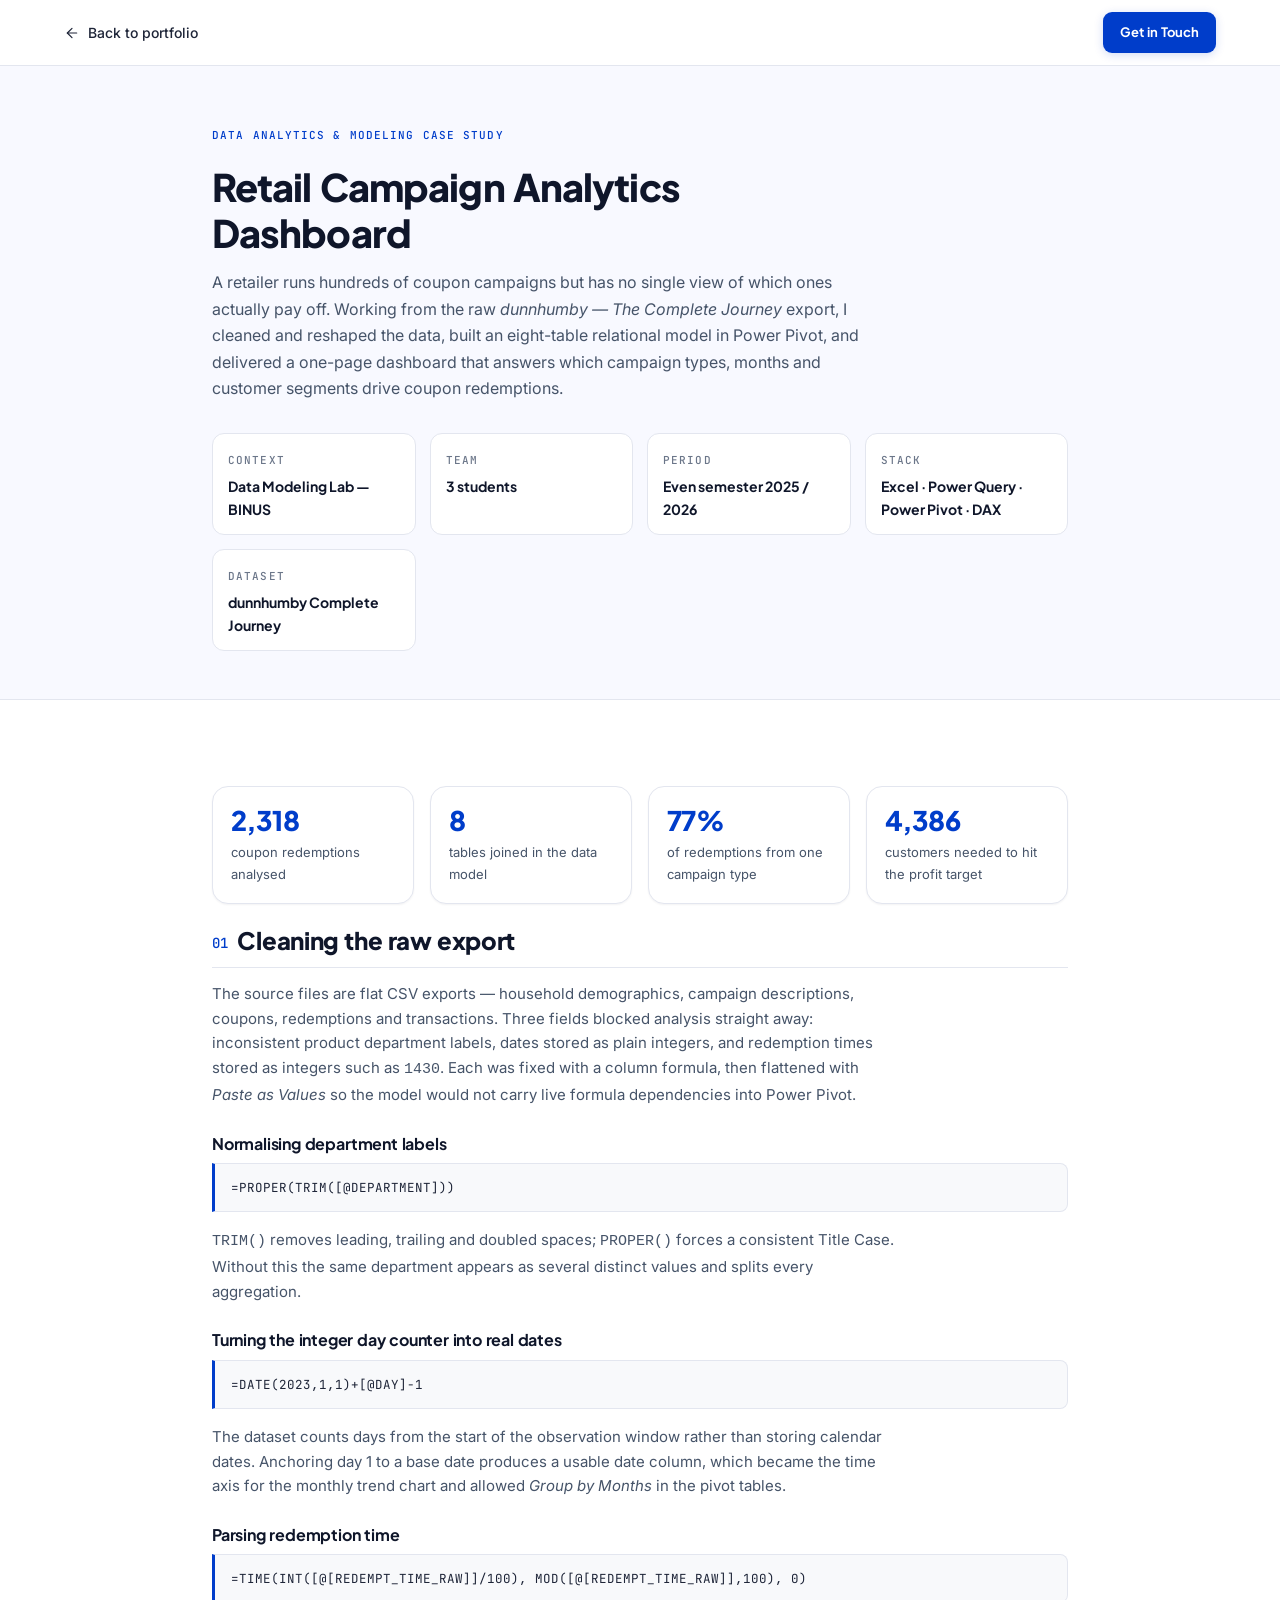
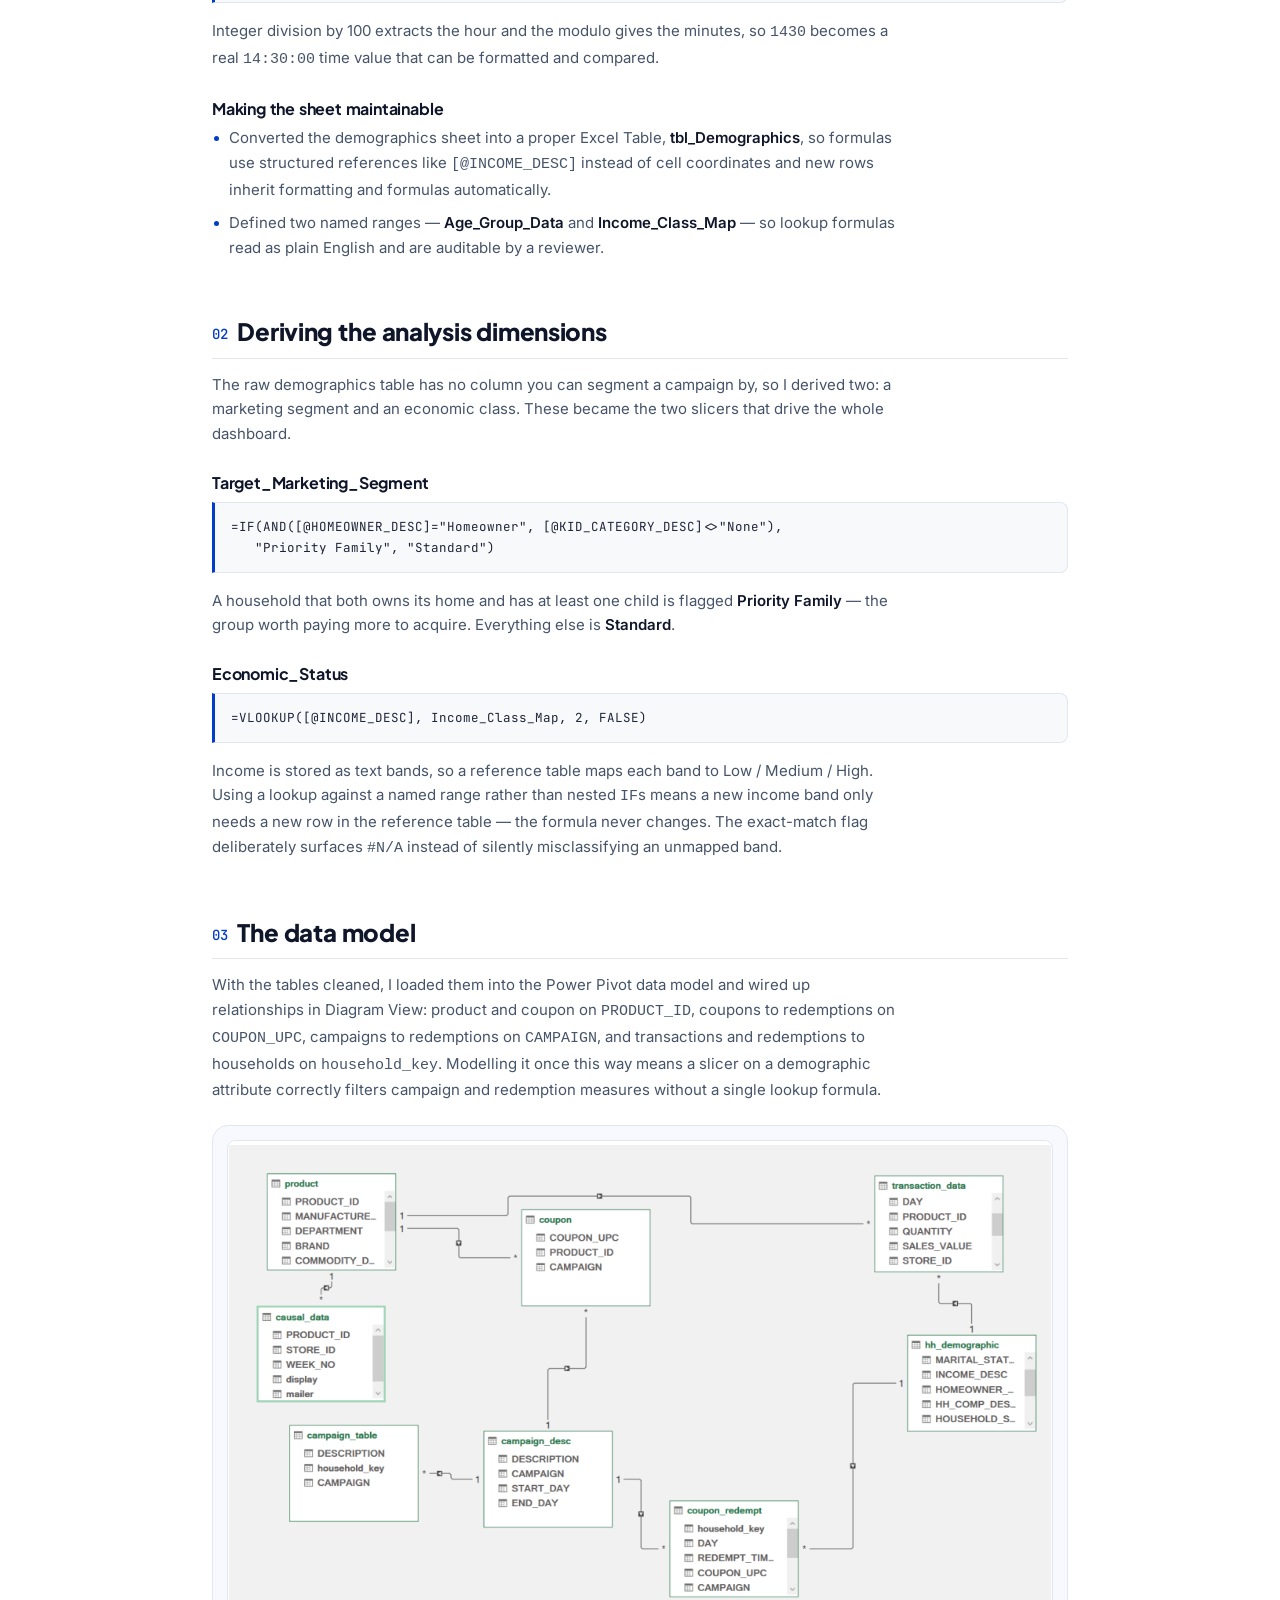
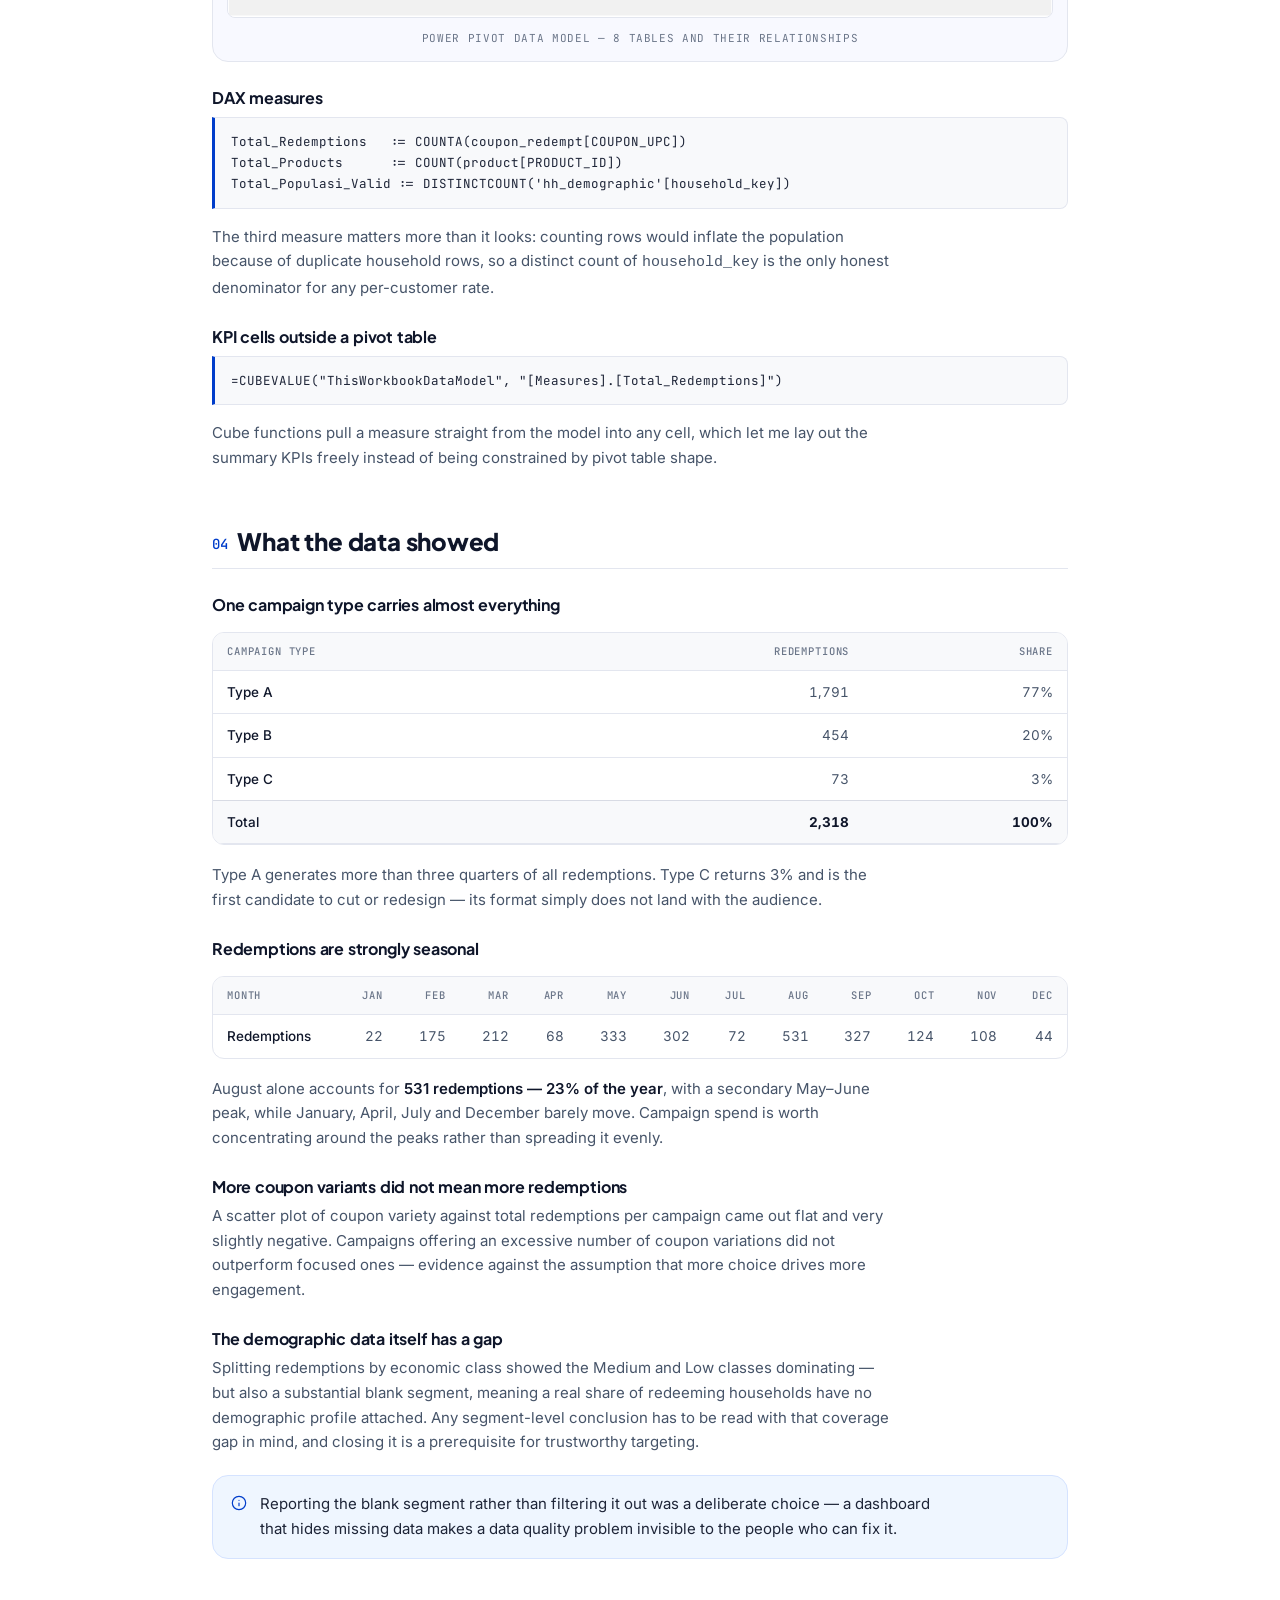
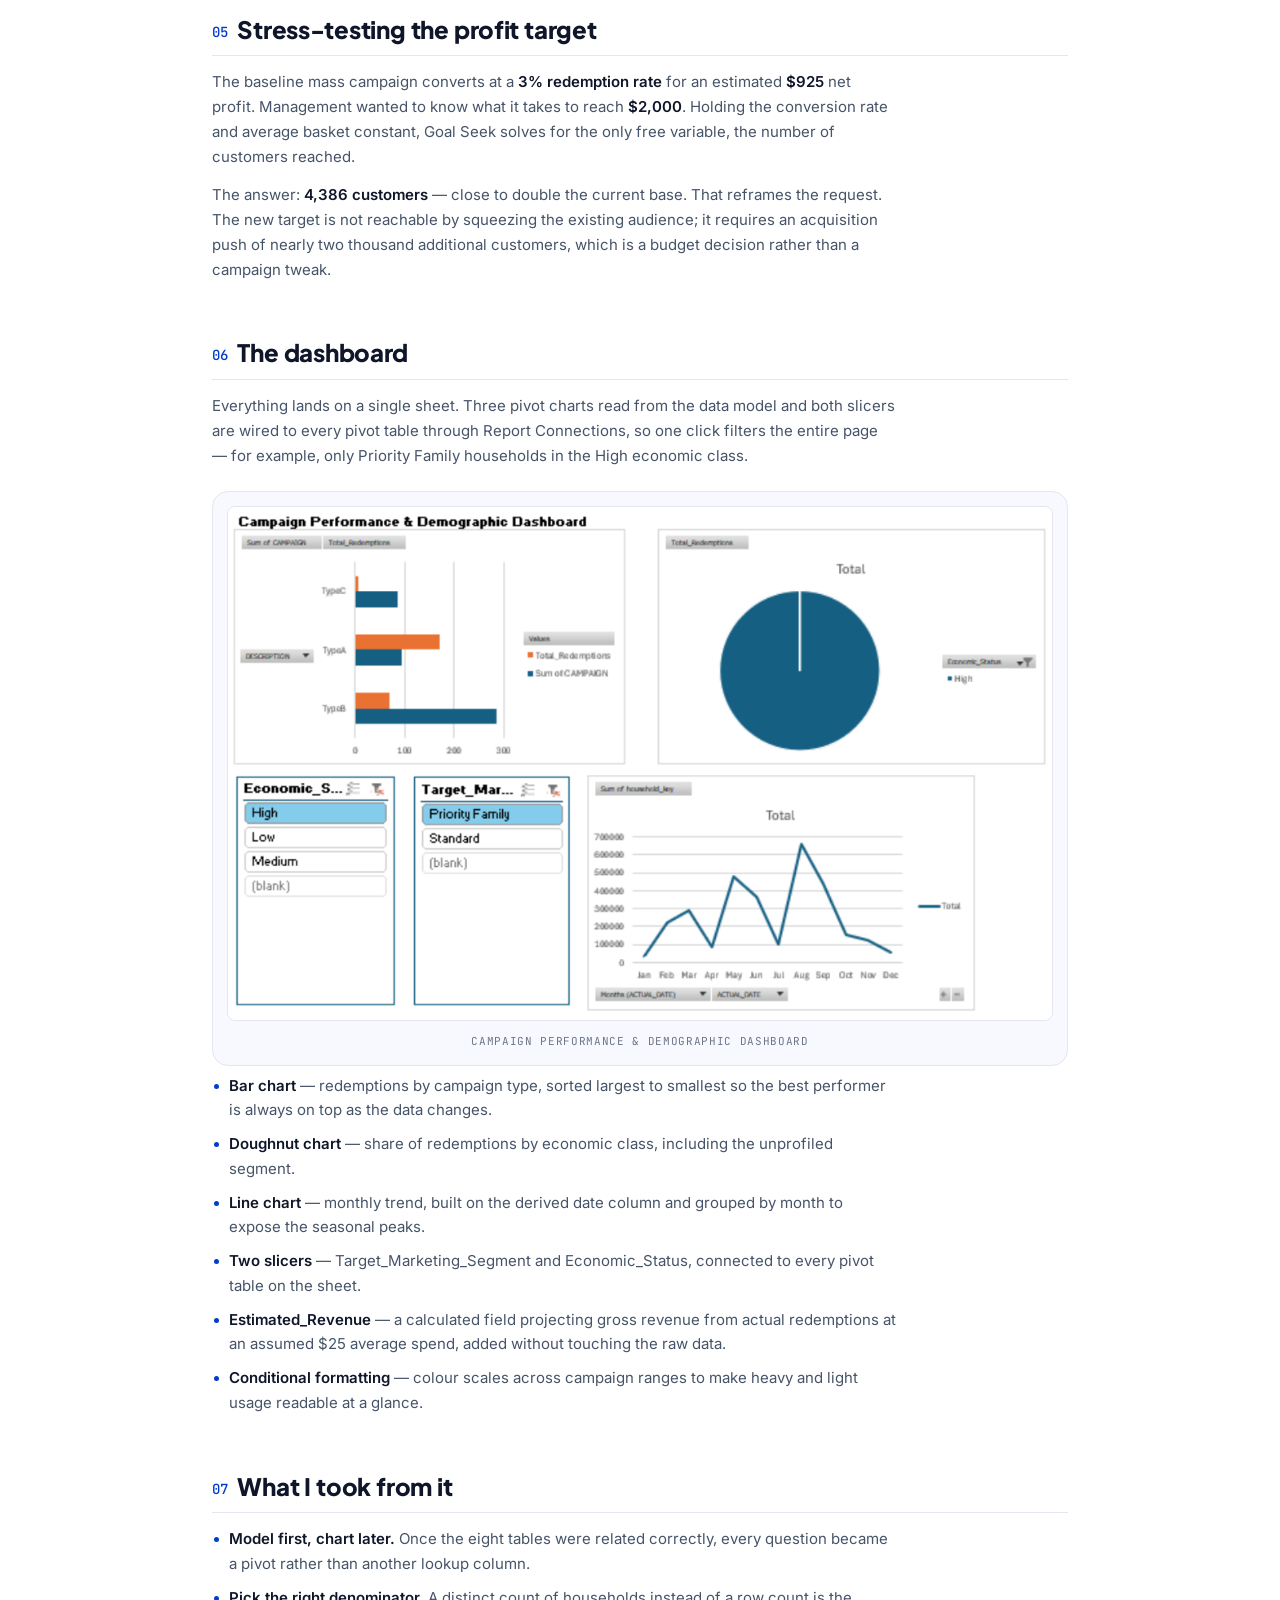
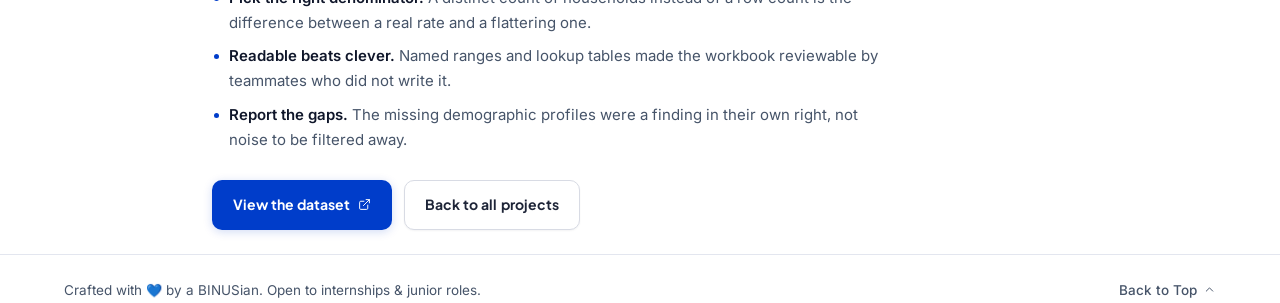
==== projects/retail-campaign-analytics.html @ f78e487a "feat: add retail campaign analytics project and case study Adds the BINUS Data Modeling lab project " ====
<!DOCTYPE html>
<html lang="en">
<head>
<meta charset="UTF-8" />
<meta name="viewport" content="width=device-width, initial-scale=1.0" />
<title>Retail Campaign Analytics Dashboard — Case Study | Arifaldi Eka Putra</title>
<meta name="description" content="Case study: cleaning, modelling and visualising the dunnhumby Complete Journey retail dataset in Excel, Power Query and Power Pivot — 8-table data model, DAX measures and an interactive campaign dashboard." />
<meta name="author" content="Arifaldi Eka Putra" />

<meta property="og:title" content="Retail Campaign Analytics Dashboard — Case Study" />
<meta property="og:description" content="An 8-table Power Pivot data model and interactive dashboard over 2,318 coupon redemptions from the dunnhumby Complete Journey dataset." />
<meta property="og:type" content="article" />
<meta property="og:image" content="../assets/img/project-retail-analytics.jpg" />

<link rel="icon" href="../assets/img/favicon.svg" type="image/svg+xml" />
<link rel="preconnect" href="https://fonts.googleapis.com" />
<link rel="preconnect" href="https://fonts.gstatic.com" crossorigin />
<link href="https://fonts.googleapis.com/css2?family=Plus+Jakarta+Sans:wght@500;600;700;800&family=Inter:wght@400;500;600&family=JetBrains+Mono:wght@400;500;700&display=swap" rel="stylesheet" />

<link rel="stylesheet" href="../assets/css/base.css" />
<link rel="stylesheet" href="../assets/css/layout.css" />
<link rel="stylesheet" href="../assets/css/components.css" />
<link rel="stylesheet" href="../assets/css/sections.css" />
<link rel="stylesheet" href="../assets/css/case-study.css" />
<link rel="stylesheet" href="../assets/css/responsive.css" />
</head>
<body>

<!-- ================= TOP BAR ================= -->
<header class="cs-topbar">
  <div class="container cs-topbar-inner">
    <a class="cs-back" href="../index.html#projects">
      <svg class="ico" viewBox="0 0 24 24" aria-hidden="true"><path d="M19 12H5"/><path d="m12 19-7-7 7-7"/></svg>
      Back to portfolio
    </a>
    <a class="btn btn-primary btn-sm" href="../index.html#contact">Get in Touch</a>
  </div>
</header>

<main>

<!-- ================= HEADER ================= -->
<header class="cs-header">
  <div class="container cs-narrow">
    <p class="mono-label label-blue">Data analytics &amp; modeling case study</p>
    <h1 class="cs-title">Retail Campaign Analytics Dashboard</h1>
    <p class="cs-lead">
      A retailer runs hundreds of coupon campaigns but has no single view of which ones actually pay off.
      Working from the raw <em>dunnhumby — The Complete Journey</em> export, I cleaned and reshaped the data,
      built an eight-table relational model in Power Pivot, and delivered a one-page dashboard that answers
      which campaign types, months and customer segments drive coupon redemptions.
    </p>

    <div class="cs-meta">
      <div class="cs-meta-item">
        <span class="mono-label">Context</span>
        <strong>Data Modeling Lab — BINUS</strong>
      </div>
      <div class="cs-meta-item">
        <span class="mono-label">Team</span>
        <strong>3 students</strong>
      </div>
      <div class="cs-meta-item">
        <span class="mono-label">Period</span>
        <strong>Even semester 2025 / 2026</strong>
      </div>
      <div class="cs-meta-item">
        <span class="mono-label">Stack</span>
        <strong>Excel · Power Query · Power Pivot · DAX</strong>
      </div>
      <div class="cs-meta-item">
        <span class="mono-label">Dataset</span>
        <strong>dunnhumby Complete Journey</strong>
      </div>
    </div>
  </div>
</header>

<div class="cs-body">
  <div class="container cs-narrow">

    <!-- ---------- headline numbers ---------- -->
    <div class="kpi-grid">
      <div class="kpi">
        <span class="kpi-value">2,318</span>
        <span class="kpi-label">coupon redemptions analysed</span>
      </div>
      <div class="kpi">
        <span class="kpi-value">8</span>
        <span class="kpi-label">tables joined in the data model</span>
      </div>
      <div class="kpi">
        <span class="kpi-value">77%</span>
        <span class="kpi-label">of redemptions from one campaign type</span>
      </div>
      <div class="kpi">
        <span class="kpi-value">4,386</span>
        <span class="kpi-label">customers needed to hit the profit target</span>
      </div>
    </div>

    <!-- ---------- 1. data prep ---------- -->
    <section class="cs-section">
      <h2 class="cs-h2"><span class="cs-num">01</span>Cleaning the raw export</h2>
      <p>
        The source files are flat CSV exports — household demographics, campaign descriptions, coupons,
        redemptions and transactions. Three fields blocked analysis straight away: inconsistent product
        department labels, dates stored as plain integers, and redemption times stored as integers such as
        <code>1430</code>. Each was fixed with a column formula, then flattened with <em>Paste as Values</em>
        so the model would not carry live formula dependencies into Power Pivot.
      </p>

      <h3 class="cs-h3">Normalising department labels</h3>
      <code class="code">=PROPER(TRIM([@DEPARTMENT]))</code>
      <p>
        <code>TRIM()</code> removes leading, trailing and doubled spaces; <code>PROPER()</code> forces a
        consistent Title Case. Without this the same department appears as several distinct values and
        splits every aggregation.
      </p>

      <h3 class="cs-h3">Turning the integer day counter into real dates</h3>
      <code class="code">=DATE(2023,1,1)+[@DAY]-1</code>
      <p>
        The dataset counts days from the start of the observation window rather than storing calendar dates.
        Anchoring day 1 to a base date produces a usable date column, which became the time axis for the
        monthly trend chart and allowed <em>Group by Months</em> in the pivot tables.
      </p>

      <h3 class="cs-h3">Parsing redemption time</h3>
      <code class="code">=TIME(INT([@[REDEMPT_TIME_RAW]]/100), MOD([@[REDEMPT_TIME_RAW]],100), 0)</code>
      <p>
        Integer division by 100 extracts the hour and the modulo gives the minutes, so <code>1430</code>
        becomes a real <code>14:30:00</code> time value that can be formatted and compared.
      </p>

      <h3 class="cs-h3">Making the sheet maintainable</h3>
      <ul class="cs-list">
        <li>Converted the demographics sheet into a proper Excel Table, <strong>tbl_Demographics</strong>, so formulas use structured references like <code>[@INCOME_DESC]</code> instead of cell coordinates and new rows inherit formatting and formulas automatically.</li>
        <li>Defined two named ranges — <strong>Age_Group_Data</strong> and <strong>Income_Class_Map</strong> — so lookup formulas read as plain English and are auditable by a reviewer.</li>
      </ul>
    </section>

    <!-- ---------- 2. feature engineering ---------- -->
    <section class="cs-section">
      <h2 class="cs-h2"><span class="cs-num">02</span>Deriving the analysis dimensions</h2>
      <p>
        The raw demographics table has no column you can segment a campaign by, so I derived two:
        a marketing segment and an economic class. These became the two slicers that drive the whole dashboard.
      </p>

      <h3 class="cs-h3">Target_Marketing_Segment</h3>
      <code class="code">=IF(AND([@HOMEOWNER_DESC]="Homeowner", [@KID_CATEGORY_DESC]&lt;&gt;"None"),
   "Priority Family", "Standard")</code>
      <p>
        A household that both owns its home and has at least one child is flagged
        <strong>Priority Family</strong> — the group worth paying more to acquire. Everything else is
        <strong>Standard</strong>.
      </p>

      <h3 class="cs-h3">Economic_Status</h3>
      <code class="code">=VLOOKUP([@INCOME_DESC], Income_Class_Map, 2, FALSE)</code>
      <p>
        Income is stored as text bands, so a reference table maps each band to Low / Medium / High.
        Using a lookup against a named range rather than nested <code>IF</code>s means a new income band
        only needs a new row in the reference table — the formula never changes. The exact-match flag
        deliberately surfaces <code>#N/A</code> instead of silently misclassifying an unmapped band.
      </p>
    </section>

    <!-- ---------- 3. data model ---------- -->
    <section class="cs-section">
      <h2 class="cs-h2"><span class="cs-num">03</span>The data model</h2>
      <p>
        With the tables cleaned, I loaded them into the Power Pivot data model and wired up relationships
        in Diagram View: product and coupon on <code>PRODUCT_ID</code>, coupons to redemptions on
        <code>COUPON_UPC</code>, campaigns to redemptions on <code>CAMPAIGN</code>, and transactions and
        redemptions to households on <code>household_key</code>. Modelling it once this way means a slicer
        on a demographic attribute correctly filters campaign and redemption measures without a single
        lookup formula.
      </p>

      <figure class="figure">
        <img src="../assets/img/datamodel-powerpivot.png" alt="Power Pivot Diagram View showing eight related tables: product, coupon, transaction_data, causal_data, campaign_table, campaign_desc, coupon_redempt and hh_demographic" width="1050" height="606" loading="lazy" />
        <figcaption>Power Pivot data model — 8 tables and their relationships</figcaption>
      </figure>

      <h3 class="cs-h3">DAX measures</h3>
      <code class="code">Total_Redemptions   := COUNTA(coupon_redempt[COUPON_UPC])
Total_Products      := COUNT(product[PRODUCT_ID])
Total_Populasi_Valid := DISTINCTCOUNT('hh_demographic'[household_key])</code>
      <p>
        The third measure matters more than it looks: counting rows would inflate the population because
        of duplicate household rows, so a distinct count of <code>household_key</code> is the only honest
        denominator for any per-customer rate.
      </p>

      <h3 class="cs-h3">KPI cells outside a pivot table</h3>
      <code class="code">=CUBEVALUE("ThisWorkbookDataModel", "[Measures].[Total_Redemptions]")</code>
      <p>
        Cube functions pull a measure straight from the model into any cell, which let me lay out the
        summary KPIs freely instead of being constrained by pivot table shape.
      </p>
    </section>

    <!-- ---------- 4. findings ---------- -->
    <section class="cs-section">
      <h2 class="cs-h2"><span class="cs-num">04</span>What the data showed</h2>

      <h3 class="cs-h3">One campaign type carries almost everything</h3>
      <div class="table-wrap">
        <table class="data-table">
          <thead>
            <tr><th>Campaign type</th><th class="num">Redemptions</th><th class="num">Share</th></tr>
          </thead>
          <tbody>
            <tr><td>Type A</td><td class="num">1,791</td><td class="num">77%</td></tr>
            <tr><td>Type B</td><td class="num">454</td><td class="num">20%</td></tr>
            <tr><td>Type C</td><td class="num">73</td><td class="num">3%</td></tr>
          </tbody>
          <tfoot>
            <tr><td>Total</td><td class="num">2,318</td><td class="num">100%</td></tr>
          </tfoot>
        </table>
      </div>
      <p>
        Type A generates more than three quarters of all redemptions. Type C returns 3% and is the first
        candidate to cut or redesign — its format simply does not land with the audience.
      </p>

      <h3 class="cs-h3">Redemptions are strongly seasonal</h3>
      <div class="table-wrap">
        <table class="data-table">
          <thead>
            <tr><th>Month</th><th class="num">Jan</th><th class="num">Feb</th><th class="num">Mar</th><th class="num">Apr</th><th class="num">May</th><th class="num">Jun</th><th class="num">Jul</th><th class="num">Aug</th><th class="num">Sep</th><th class="num">Oct</th><th class="num">Nov</th><th class="num">Dec</th></tr>
          </thead>
          <tbody>
            <tr><td>Redemptions</td><td class="num">22</td><td class="num">175</td><td class="num">212</td><td class="num">68</td><td class="num">333</td><td class="num">302</td><td class="num">72</td><td class="num">531</td><td class="num">327</td><td class="num">124</td><td class="num">108</td><td class="num">44</td></tr>
          </tbody>
        </table>
      </div>
      <p>
        August alone accounts for <strong>531 redemptions — 23% of the year</strong>, with a secondary
        May–June peak, while January, April, July and December barely move. Campaign spend is worth
        concentrating around the peaks rather than spreading it evenly.
      </p>

      <h3 class="cs-h3">More coupon variants did not mean more redemptions</h3>
      <p>
        A scatter plot of coupon variety against total redemptions per campaign came out flat and very
        slightly negative. Campaigns offering an excessive number of coupon variations did not outperform
        focused ones — evidence against the assumption that more choice drives more engagement.
      </p>

      <h3 class="cs-h3">The demographic data itself has a gap</h3>
      <p>
        Splitting redemptions by economic class showed the Medium and Low classes dominating — but also a
        substantial blank segment, meaning a real share of redeeming households have no demographic profile
        attached. Any segment-level conclusion has to be read with that coverage gap in mind, and closing it
        is a prerequisite for trustworthy targeting.
      </p>

      <div class="callout">
        <svg class="ico" viewBox="0 0 24 24" aria-hidden="true"><circle cx="12" cy="12" r="10"/><path d="M12 16v-4"/><path d="M12 8h.01"/></svg>
        <p>
          Reporting the blank segment rather than filtering it out was a deliberate choice — a dashboard
          that hides missing data makes a data quality problem invisible to the people who can fix it.
        </p>
      </div>
    </section>

    <!-- ---------- 5. what-if ---------- -->
    <section class="cs-section">
      <h2 class="cs-h2"><span class="cs-num">05</span>Stress-testing the profit target</h2>
      <p>
        The baseline mass campaign converts at a <strong>3% redemption rate</strong> for an estimated
        <strong>$925</strong> net profit. Management wanted to know what it takes to reach <strong>$2,000</strong>.
        Holding the conversion rate and average basket constant, Goal Seek solves for the only free variable,
        the number of customers reached.
      </p>
      <p>
        The answer: <strong>4,386 customers</strong> — close to double the current base. That reframes the
        request. The new target is not reachable by squeezing the existing audience; it requires an
        acquisition push of nearly two thousand additional customers, which is a budget decision rather
        than a campaign tweak.
      </p>
    </section>

    <!-- ---------- 6. dashboard ---------- -->
    <section class="cs-section">
      <h2 class="cs-h2"><span class="cs-num">06</span>The dashboard</h2>
      <p>
        Everything lands on a single sheet. Three pivot charts read from the data model and both slicers are
        wired to every pivot table through Report Connections, so one click filters the entire page — for
        example, only Priority Family households in the High economic class.
      </p>

      <figure class="figure">
        <img src="../assets/img/dashboard-campaign.png" alt="Campaign Performance and Demographic Dashboard: bar chart of redemptions by campaign type, doughnut chart by economic status, monthly trend line chart, and Economic_Status and Target_Marketing_Segment slicers" width="1010" height="630" loading="lazy" />
        <figcaption>Campaign Performance &amp; Demographic Dashboard</figcaption>
      </figure>

      <ul class="cs-list">
        <li><strong>Bar chart</strong> — redemptions by campaign type, sorted largest to smallest so the best performer is always on top as the data changes.</li>
        <li><strong>Doughnut chart</strong> — share of redemptions by economic class, including the unprofiled segment.</li>
        <li><strong>Line chart</strong> — monthly trend, built on the derived date column and grouped by month to expose the seasonal peaks.</li>
        <li><strong>Two slicers</strong> — Target_Marketing_Segment and Economic_Status, connected to every pivot table on the sheet.</li>
        <li><strong>Estimated_Revenue</strong> — a calculated field projecting gross revenue from actual redemptions at an assumed $25 average spend, added without touching the raw data.</li>
        <li><strong>Conditional formatting</strong> — colour scales across campaign ranges to make heavy and light usage readable at a glance.</li>
      </ul>
    </section>

    <!-- ---------- 7. takeaways ---------- -->
    <section class="cs-section">
      <h2 class="cs-h2"><span class="cs-num">07</span>What I took from it</h2>
      <ul class="cs-list">
        <li><strong>Model first, chart later.</strong> Once the eight tables were related correctly, every question became a pivot rather than another lookup column.</li>
        <li><strong>Pick the right denominator.</strong> A distinct count of households instead of a row count is the difference between a real rate and a flattering one.</li>
        <li><strong>Readable beats clever.</strong> Named ranges and lookup tables made the workbook reviewable by teammates who did not write it.</li>
        <li><strong>Report the gaps.</strong> The missing demographic profiles were a finding in their own right, not noise to be filtered away.</li>
      </ul>

      <div class="cs-cta">
        <a class="btn btn-primary" href="https://www.kaggle.com/datasets/frtgnn/dunnhumby-the-complete-journey" target="_blank" rel="noopener noreferrer">
          View the dataset
          <svg class="ico ico-sm" viewBox="0 0 24 24" aria-hidden="true"><path d="M18 13v6a2 2 0 0 1-2 2H5a2 2 0 0 1-2-2V8a2 2 0 0 1 2-2h6"/><polyline points="15 3 21 3 21 9"/><line x1="10" y1="14" x2="21" y2="3"/></svg>
        </a>
        <a class="btn btn-outline" href="../index.html#projects">Back to all projects</a>
      </div>
    </section>

  </div>
</div>

</main>

<!-- ================= FOOTER ================= -->
<footer class="footer">
  <div class="container footer-inner">
    <p>Crafted with <span class="heart">💙</span> by a BINUSian. Open to internships &amp; junior roles.</p>
    <a href="#" class="back-top">
      Back to Top
      <svg class="ico ico-sm" viewBox="0 0 24 24" aria-hidden="true"><path d="m18 15-6-6-6 6"/></svg>
    </a>
  </div>
</footer>

</body>
</html>
---- assets/css/base.css ----
/* ============================================================
   base.css — design tokens, reset, global typography, a11y
   Values are taken from the original design mockup.
   ============================================================ */

:root {
  /* brand */
  --primary: #003dca;
  --primary-hover: #0033a8;
  --primary-soft: #eff6ff;
  --primary-border: #d5e3ff;
  --primary-ring: rgba(0, 61, 202, 0.18);

  /* surfaces */
  --bg: #ffffff;
  --bg-alt: #f8f9ff;
  --surface: #f8f9fb;

  /* text */
  --text: #0f162a;
  --text-soft: #1e2538;
  --muted: #465469;
  --muted-light: #6b7689;

  /* lines */
  --border: #e3e6ef;
  --border-strong: #d8dbe4;
  --border-hover: #cfd9f2;

  /* status */
  --green: #0f7b4f;
  --green-dot: #16a34a;
  --green-soft: #ecfdf5;
  --green-border: #b6e7cf;
  --rose: #e11d48;
  --rose-soft: #fff1f2;
  --rose-border: #ffd9de;

  /* radii */
  --radius-sm: 8px;
  --radius: 12px;
  --radius-lg: 16px;
  --radius-pill: 999px;

  /* elevation */
  --shadow-sm: 0 1px 2px rgba(15, 22, 42, 0.05);
  --shadow: 0 4px 16px rgba(15, 22, 42, 0.06);
  --shadow-lg: 0 18px 40px rgba(15, 22, 42, 0.1);

  /* type */
  --font-head: "Plus Jakarta Sans", "Inter", system-ui, -apple-system, sans-serif;
  --font-body: "Inter", system-ui, -apple-system, sans-serif;
  --font-mono: "JetBrains Mono", ui-monospace, "SF Mono", Menlo, monospace;
  --font-emoji: "Apple Color Emoji", "Segoe UI Emoji", "Noto Color Emoji",
    "Twemoji Mozilla", sans-serif;

  /* metrics */
  --container: 1216px;
  --nav-h: 65px;
}

/* ---------- reset ---------- */
*,
*::before,
*::after { box-sizing: border-box; }

html {
  scroll-behavior: smooth;
  scroll-padding-top: calc(var(--nav-h) + 16px);
  -webkit-text-size-adjust: 100%;
}

body {
  margin: 0;
  background: var(--bg);
  color: var(--text);
  font-family: var(--font-body);
  font-size: 15px;
  line-height: 1.65;
  -webkit-font-smoothing: antialiased;
  text-rendering: optimizeLegibility;
}

img { display: block; max-width: 100%; height: auto; }
a { color: inherit; text-decoration: none; }
p { margin: 0; }
ul { margin: 0; padding: 0; list-style: none; }

svg {
  fill: none;
  stroke: currentColor;
  stroke-width: 1.8;
  stroke-linecap: round;
  stroke-linejoin: round;
}

/* ---------- headings ---------- */
h1, h2, h3, h4 {
  font-family: var(--font-head);
  color: var(--text);
  margin: 0;
  line-height: 1.2;
  letter-spacing: -0.012em;
  word-spacing: 0.06em;
}

/* emoji glyphs keep their own colour-emoji font instead of the text fonts */
.chip-emoji,
.pill-emoji,
.btn-emoji,
.heart {
  font-family: var(--font-emoji);
  font-style: normal;
}

::selection { background: var(--primary); color: #fff; }

/* ---------- accessibility ---------- */
.skip-link {
  position: absolute;
  left: -9999px;
  top: 0;
  z-index: 100;
  background: var(--primary);
  color: #fff;
  padding: 10px 16px;
  border-radius: 0 0 var(--radius-sm) 0;
}
.skip-link:focus { left: 0; }

:focus-visible {
  outline: 2px solid var(--primary);
  outline-offset: 3px;
  border-radius: 4px;
}
---- assets/css/layout.css ----
/* ============================================================
   layout.css — page scaffolding: container, sections, navbar, footer
   ============================================================ */

.container {
  width: 100%;
  max-width: var(--container);
  margin: 0 auto;
  padding: 0 32px;
}

.section { padding: 84px 0; }

/* section intro text ---------------------------------------- */
.section-title {
  font-size: 30px;
  font-weight: 800;
  margin-bottom: 14px;
}

.section-lead,
.section-sub {
  color: var(--muted);
  max-width: 820px;
}
.section-lead { font-size: 15px; }
.section-sub { font-size: 14.5px; margin-bottom: 36px; }

/* navbar ----------------------------------------------------- */
.navbar {
  position: sticky;
  top: 0;
  z-index: 50;
  height: var(--nav-h);
  display: flex;
  align-items: center;
  background: rgba(255, 255, 255, 0.86);
  backdrop-filter: saturate(180%) blur(12px);
  border-bottom: 1px solid var(--border);
  transition: box-shadow 0.2s ease;
}
.navbar.is-scrolled { box-shadow: 0 2px 14px rgba(15, 22, 42, 0.06); }

.nav-inner {
  display: flex;
  align-items: center;
  justify-content: space-between;
  gap: 20px;
}

/* brand only shows on small screens, where the links collapse into a menu */
.nav-brand {
  display: none;
  font-family: var(--font-head);
  font-size: 17px;
  font-weight: 800;
  letter-spacing: -0.02em;
}
.nav-brand span { color: var(--primary); }

.nav-links { display: flex; align-items: center; gap: 28px; }

.nav-links a {
  position: relative;
  font-size: 14.5px;
  font-weight: 500;
  color: var(--text-soft);
  padding: 4px 0;
  transition: color 0.18s ease;
}
.nav-links a::after {
  content: "";
  position: absolute;
  left: 0;
  bottom: -2px;
  width: 0;
  height: 2px;
  border-radius: 2px;
  background: var(--primary);
  transition: width 0.22s ease;
}
.nav-links a:hover { color: var(--primary); }
.nav-links a:hover::after,
.nav-links a.is-active::after { width: 100%; }
.nav-links a.is-active { color: var(--primary); font-weight: 600; }

.nav-right { display: flex; align-items: center; gap: 10px; }

.nav-toggle {
  display: none;
  background: #fff;
  border: 1px solid var(--border-strong);
  border-radius: 9px;
  padding: 7px;
  cursor: pointer;
  color: var(--text);
}
.nav-toggle svg { width: 20px; height: 20px; }

/* footer ----------------------------------------------------- */
.footer {
  background: var(--bg);
  border-top: 1px solid var(--border);
  padding: 24px 0;
}

.footer-inner {
  display: flex;
  align-items: center;
  justify-content: space-between;
  gap: 16px;
  flex-wrap: wrap;
}
.footer p { font-size: 13.5px; color: var(--muted); }
.heart { font-size: 13px; }

.back-top {
  display: inline-flex;
  align-items: center;
  gap: 6px;
  font-size: 13.5px;
  font-weight: 500;
  color: var(--muted);
  transition: color 0.18s ease, transform 0.18s ease;
}
.back-top:hover { color: var(--primary); transform: translateY(-2px); }
---- assets/css/components.css ----
/* ============================================================
   components.css — reusable UI primitives shared across sections
   buttons · cards · labels · chips · pills · badges · tags
   icons · links · form fields · reveal utility
   ============================================================ */

/* ---------- labels ---------- */
.mono-label {
  display: inline-block;
  font-family: var(--font-mono);
  font-size: 11px;
  font-weight: 500;
  letter-spacing: 0.1em;
  text-transform: uppercase;
  color: var(--muted-light);
}
.label-blue { color: var(--primary); margin-bottom: 10px; }

/* ---------- card ---------- */
.card {
  background: #fff;
  border: 1px solid var(--border);
  border-radius: var(--radius-lg);
  box-shadow: var(--shadow-sm);
}

/* ---------- buttons ---------- */
.btn {
  display: inline-flex;
  align-items: center;
  gap: 8px;
  padding: 12px 20px;
  border: 1px solid transparent;
  border-radius: 10px;
  font-family: var(--font-head);
  font-size: 14px;
  font-weight: 700;
  word-spacing: 0.08em;
  white-space: nowrap;
  cursor: pointer;
  transition: transform 0.18s ease, background-color 0.18s ease,
    box-shadow 0.18s ease, border-color 0.18s ease;
}

.btn-primary {
  background: var(--primary);
  color: #fff;
  box-shadow: 0 2px 10px var(--primary-ring);
}
.btn-primary:hover {
  background: var(--primary-hover);
  transform: translateY(-2px);
  box-shadow: 0 8px 22px var(--primary-ring);
}

.btn-outline {
  background: #fff;
  color: var(--text-soft);
  border-color: var(--border-strong);
  box-shadow: var(--shadow-sm);
}
.btn-outline:hover {
  border-color: var(--primary);
  color: var(--primary);
  transform: translateY(-2px);
}

.btn-sm { padding: 9px 16px; font-size: 13px; border-radius: 9px; }
.btn-emoji { font-size: 13px; }

/* ---------- chip (hero greeting) ---------- */
.chip {
  display: inline-flex;
  align-items: center;
  gap: 8px;
  padding: 6px 14px;
  background: var(--primary-soft);
  border: 1px solid var(--primary-border);
  border-radius: var(--radius-pill);
  color: var(--text-soft);
  font-family: var(--font-mono);
  font-size: 11.5px;
  letter-spacing: 0.02em;
}
.chip-emoji { font-size: 12px; }

/* ---------- pills ---------- */
.pill-row {
  display: flex;
  flex-wrap: wrap;
  gap: 10px;
  margin-bottom: 22px;
}

.pill {
  display: inline-flex;
  align-items: center;
  gap: 6px;
  padding: 5px 13px;
  background: #fff;
  border: 1px solid var(--border-strong);
  border-radius: var(--radius-pill);
  font-size: 12.5px;
  font-weight: 500;
  color: var(--text-soft);
}
.pill-emoji { font-size: 12px; line-height: 1; }

.pill-blue {
  background: var(--primary-soft);
  border-color: var(--primary-border);
  color: var(--primary);
  font-weight: 600;
}
.pill-green {
  background: var(--green-soft);
  border-color: var(--green-border);
  color: var(--green);
  font-weight: 600;
}

/* ---------- badges ---------- */
.badge {
  display: inline-flex;
  align-items: center;
  gap: 6px;
  padding: 4px 11px;
  border-radius: var(--radius-pill);
  font-family: var(--font-mono);
  font-size: 10.5px;
  font-weight: 500;
  letter-spacing: 0.04em;
  text-transform: uppercase;
  white-space: nowrap;
}
.badge-blue {
  background: var(--primary-soft);
  border: 1px solid var(--primary-border);
  color: var(--primary);
}
.badge-green {
  background: var(--green-soft);
  border: 1px solid var(--green-border);
  color: var(--green);
}

/* ---------- tech tags ---------- */
.tag-row {
  display: flex;
  flex-wrap: wrap;
  gap: 8px;
  margin: 18px 0 20px;
}
.tag {
  padding: 3px 9px;
  background: var(--surface);
  border: 1px solid var(--border);
  border-radius: 6px;
  font-family: var(--font-mono);
  font-size: 11px;
  color: var(--muted);
}

/* ---------- live status dot ---------- */
.dot-live {
  width: 7px;
  height: 7px;
  border-radius: 50%;
  background: var(--green-dot);
  box-shadow: 0 0 0 3px rgba(22, 163, 74, 0.16);
  animation: pulse 2.4s ease-in-out infinite;
}
.dot-green { background: var(--green-dot); }

@keyframes pulse {
  0%, 100% { opacity: 1; }
  50% { opacity: 0.45; }
}

/* ---------- icons ---------- */
.ico { width: 16px; height: 16px; flex: none; }
.ico-sm { width: 13px; height: 13px; }
.ico-blue { width: 18px; height: 18px; color: var(--primary); }

.icon-tile {
  display: inline-flex;
  align-items: center;
  justify-content: center;
  width: 36px;
  height: 36px;
  flex: none;
  background: var(--primary-soft);
  border: 1px solid #dde7ff;
  border-radius: 10px;
  color: var(--primary);
}
.icon-tile svg { width: 17px; height: 17px; }
.icon-tile-rose {
  background: var(--rose-soft);
  border-color: var(--rose-border);
  color: var(--rose);
}

/* ---------- links ---------- */
.social-link {
  display: inline-flex;
  align-items: center;
  gap: 7px;
  font-size: 13.5px;
  font-weight: 500;
  color: var(--text-soft);
  transition: color 0.18s ease, transform 0.18s ease;
}
.social-link:hover { color: var(--primary); transform: translateY(-1px); }

.demo-link {
  display: inline-flex;
  align-items: center;
  gap: 6px;
  font-size: 13px;
  font-weight: 600;
  color: var(--text-soft);
  transition: color 0.18s ease, gap 0.18s ease;
}
.demo-link:hover { color: var(--primary); gap: 9px; }
.demo-link-primary { color: var(--primary); }

.link-blue { color: var(--primary); }

/* ---------- form fields ---------- */
.form-card { padding: 24px; }

.form-row {
  display: grid;
  grid-template-columns: repeat(2, minmax(0, 1fr));
  gap: 16px;
}

.field {
  display: flex;
  flex-direction: column;
  gap: 7px;
  margin-bottom: 16px;
}
.field .mono-label { color: var(--muted); }
.req { color: var(--rose); }

input,
textarea {
  width: 100%;
  padding: 11px 14px;
  background: var(--bg-alt);
  border: 1px solid var(--border-strong);
  border-radius: 10px;
  font-family: var(--font-body);
  font-size: 14px;
  color: var(--text);
  transition: border-color 0.18s ease, box-shadow 0.18s ease,
    background-color 0.18s ease;
}
input::placeholder,
textarea::placeholder { color: #9aa3b4; }

input:focus,
textarea:focus {
  outline: none;
  background: #fff;
  border-color: var(--primary);
  box-shadow: 0 0 0 3px var(--primary-ring);
}
textarea { resize: vertical; min-height: 118px; }

input.has-error,
textarea.has-error {
  border-color: var(--rose);
  box-shadow: 0 0 0 3px rgba(225, 29, 72, 0.12);
}

.form-status {
  min-height: 20px;
  margin-bottom: 6px;
  font-size: 13px;
  color: var(--muted);
}
.form-status.is-error { color: var(--rose); }
.form-status.is-ok { color: var(--green); }

.form-actions { display: flex; justify-content: flex-end; }

/* ---------- scroll reveal utility (driven by assets/js/reveal.js) ---------- */
.reveal {
  opacity: 0;
  transform: translateY(18px);
  transition: opacity 0.6s ease, transform 0.6s ease;
}
.reveal.is-visible { opacity: 1; transform: none; }

.reveal-delay-1 { transition-delay: 0.08s; }
.reveal-delay-2 { transition-delay: 0.16s; }
.reveal-delay-3 { transition-delay: 0.24s; }
---- assets/css/sections.css ----
/* ============================================================
   sections.css — composition of each page section
   hero · about · experience · projects · contact
   ============================================================ */

/* ============================ HERO ========================= */
.hero {
  background: var(--bg-alt);
  border-bottom: 1px solid var(--border);
  padding: 104px 0 110px;
}

.hero-grid {
  display: grid;
  grid-template-columns: minmax(0, 1fr) 340px;
  gap: 72px;
  align-items: center;
}

.hero-title {
  font-size: 48px;
  font-weight: 800;
  letter-spacing: -0.022em;
  word-spacing: 0.04em;
  margin: 18px 0 6px;
}

.hero-subtitle {
  font-family: var(--font-head);
  font-size: 23px;
  font-weight: 700;
  color: var(--primary);
  letter-spacing: -0.02em;
  margin-bottom: 18px;
}

.hero-text {
  color: var(--muted);
  max-width: 620px;
  margin-bottom: 26px;
}

.hero-actions {
  display: flex;
  flex-wrap: wrap;
  gap: 12px;
  margin-bottom: 26px;
}

.find-me {
  display: flex;
  align-items: center;
  flex-wrap: wrap;
  gap: 18px;
}
.find-me .mono-label { margin-right: 2px; }

/* framed portrait */
.hero-photo-wrap { display: flex; justify-content: center; }

.photo-card {
  margin: 0;
  width: 100%;
  max-width: 306px;
  padding: 9px;
  background: #fff;
  border: 1px solid var(--border);
  border-radius: 18px;
  box-shadow: var(--shadow-lg);
  transition: transform 0.3s ease;
}
.photo-card:hover { transform: translateY(-4px); }

.photo-card img {
  width: 100%;
  aspect-ratio: 1;
  object-fit: cover;
  object-position: center top;
  background: var(--surface);
  border-radius: 12px;
}

/* ============================ ABOUT ======================== */
.about { background: var(--bg); }

.skill-grid {
  display: grid;
  grid-template-columns: repeat(auto-fit, minmax(212px, 1fr));
  gap: 18px;
  margin-top: 34px;
}

.skill-card {
  background: var(--surface);
  padding: 20px;
  transition: transform 0.22s ease, box-shadow 0.22s ease,
    border-color 0.22s ease;
}
.skill-card:hover {
  transform: translateY(-4px);
  box-shadow: var(--shadow);
  border-color: var(--border-hover);
}
.skill-card h3 {
  font-size: 16px;
  font-weight: 700;
  margin: 14px 0 7px;
}
.skill-card p {
  font-size: 13.5px;
  color: var(--muted);
  line-height: 1.6;
}

/* ========================= EXPERIENCE ====================== */
.experience {
  background: var(--bg-alt);
  border-top: 1px solid var(--border);
  border-bottom: 1px solid var(--border);
}

.exp-grid {
  display: grid;
  grid-template-columns: repeat(2, minmax(0, 1fr));
  gap: 28px;
  align-items: start;
}

.exp-col { display: flex; flex-direction: column; gap: 16px; }

.col-heading {
  display: flex;
  align-items: center;
  gap: 9px;
  font-size: 17px;
  font-weight: 700;
  margin-bottom: 2px;
}

/* volunteer cards */
.exp-card {
  display: flex;
  gap: 18px;
  padding: 16px;
  transition: transform 0.22s ease, box-shadow 0.22s ease;
}
.exp-card:hover { transform: translateY(-3px); box-shadow: var(--shadow); }

.exp-thumb {
  width: 160px;
  flex: none;
  aspect-ratio: 4 / 3;
  object-fit: cover;
  border: 1px solid var(--border);
  border-radius: 10px;
}
.exp-thumb-tall { aspect-ratio: 3 / 4; }

.exp-body h4 {
  font-size: 15px;
  font-weight: 700;
  margin-bottom: 7px;
}
.exp-body p {
  font-size: 13.5px;
  color: var(--muted);
  line-height: 1.62;
}

/* education card */
.edu-card { padding: 22px; }

.edu-head {
  display: flex;
  justify-content: space-between;
  align-items: flex-start;
  gap: 14px;
  margin-bottom: 18px;
}
.edu-head h4 { font-size: 17px; font-weight: 700; margin-bottom: 4px; }
.edu-degree { font-size: 13.5px; color: var(--muted); }

.edu-stats {
  display: grid;
  grid-template-columns: repeat(2, minmax(0, 1fr));
  gap: 14px;
  margin-bottom: 20px;
}

.stat-box {
  padding: 13px 15px;
  background: var(--surface);
  border: 1px solid var(--border);
  border-radius: var(--radius);
}
.stat-value {
  display: block;
  margin-top: 3px;
  font-family: var(--font-head);
  font-size: 16px;
  font-weight: 700;
}
.stat-blue { color: var(--primary); }

.edu-activities-label { margin-bottom: 8px; }

.activity-list { display: flex; flex-direction: column; gap: 6px; }
.activity-list li {
  position: relative;
  padding-left: 15px;
  font-size: 13.5px;
  color: var(--muted);
}
.activity-list li::before {
  content: "•";
  position: absolute;
  left: 2px;
  color: var(--primary);
  font-weight: 700;
}

/* ========================== PROJECTS ======================= */
.projects { background: var(--bg); }

.project-grid {
  display: grid;
  grid-template-columns: repeat(2, minmax(0, 1fr));
  gap: 26px;
}

.project-card {
  display: flex;
  flex-direction: column;
  overflow: hidden;
  transition: transform 0.24s ease, box-shadow 0.24s ease;
}
.project-card:hover {
  transform: translateY(-5px);
  box-shadow: var(--shadow-lg);
}

/* same proportion as the media area in the design mockup (578 x 246 pt),
   so the exported artwork fits with no cropping at any card width */
.project-media {
  display: block;
  aspect-ratio: 578 / 246;
  overflow: hidden;
  background: var(--bg-alt);
  border-bottom: 1px solid var(--border);
}
.project-media img {
  width: 100%;
  height: 100%;
  object-fit: cover;
  object-position: center top;
  transition: transform 0.5s ease;
}
.project-card:hover .project-media img { transform: scale(1.04); }

.project-body { padding: 20px 22px 4px; flex: 1; }
.project-body h3 {
  font-size: 19px;
  font-weight: 700;
  margin: 12px 0 10px;
}
.project-body p {
  font-size: 13.5px;
  color: var(--muted);
  line-height: 1.65;
}

.project-footer {
  display: flex;
  justify-content: flex-end;
  gap: 22px;
  padding: 14px 22px 18px;
  border-top: 1px solid var(--border);
}
.project-footer-multi { justify-content: space-between; }

/* featured project: spans the grid and goes side-by-side on wide screens */
.project-card-featured { grid-column: 1 / -1; }

.project-main {
  display: flex;
  flex-direction: column;
  flex: 1;
  min-width: 0;
}
.project-card-featured .project-body { flex: 1; }

@media (min-width: 901px) {
  .project-card-featured { flex-direction: row; align-items: stretch; }

  .project-card-featured .project-media {
    width: 46%;
    flex: none;
    aspect-ratio: auto;
    border-bottom: none;
    border-right: 1px solid var(--border);
  }
  /* show the whole dashboard rather than cropping it to the taller box;
     the artwork already sits on --bg-alt so the letterboxing is invisible */
  .project-card-featured .project-media img { object-fit: contain; }
  .project-card-featured .project-body { padding: 24px 26px 4px; }
  .project-card-featured .project-footer { padding: 14px 26px 20px; }
}

/* =========================== CONTACT ======================= */
.contact { background: var(--bg); padding-top: 80px; }

.contact-grid {
  display: grid;
  grid-template-columns: minmax(0, 0.84fr) minmax(0, 1.16fr);
  gap: 32px;
  align-items: start;
}

.contact-info { display: flex; flex-direction: column; gap: 14px; }

.info-card {
  display: flex;
  align-items: center;
  gap: 14px;
  padding: 15px 17px;
  background: var(--surface);
  border: 1px solid var(--border);
  border-radius: var(--radius-lg);
  transition: transform 0.2s ease, box-shadow 0.2s ease,
    border-color 0.2s ease;
}
.info-card:not(.info-card-static):hover {
  transform: translateY(-3px);
  box-shadow: var(--shadow);
  border-color: var(--border-hover);
}

.info-text {
  display: flex;
  flex-direction: column;
  gap: 2px;
  min-width: 0;
}
.info-text strong {
  font-family: var(--font-head);
  font-size: 14px;
  font-weight: 600;
  word-break: break-word;
}
---- assets/css/case-study.css ----
/* ============================================================
   case-study.css — layout for the project case study pages.
   Loaded only by pages in /projects, on top of the main
   base/layout/components stylesheets.
   ============================================================ */

/* ---------- top bar ---------- */
.cs-topbar {
  position: sticky;
  top: 0;
  z-index: 50;
  background: rgba(255, 255, 255, 0.9);
  backdrop-filter: saturate(180%) blur(12px);
  border-bottom: 1px solid var(--border);
}
.cs-topbar-inner {
  display: flex;
  align-items: center;
  justify-content: space-between;
  gap: 16px;
  height: var(--nav-h);
}

.cs-back {
  display: inline-flex;
  align-items: center;
  gap: 8px;
  font-size: 14px;
  font-weight: 500;
  color: var(--text-soft);
  white-space: nowrap;
  transition: color 0.18s ease, gap 0.18s ease;
}
.cs-back:hover { color: var(--primary); gap: 11px; }

/* the phone breakpoint stretches buttons full width; the top bar opts out */
.cs-topbar .btn { width: auto; }

/* ---------- header ---------- */
.cs-header {
  background: var(--bg-alt);
  border-bottom: 1px solid var(--border);
  padding: 56px 0 48px;
}

.cs-title {
  font-size: 38px;
  font-weight: 800;
  letter-spacing: -0.024em;
  margin: 10px 0 14px;
  max-width: 20ch;
}

.cs-lead {
  font-size: 16px;
  color: var(--muted);
  max-width: 68ch;
}

.cs-meta {
  display: grid;
  grid-template-columns: repeat(auto-fit, minmax(170px, 1fr));
  gap: 14px;
  margin-top: 32px;
}
.cs-meta-item {
  padding: 13px 15px;
  background: #fff;
  border: 1px solid var(--border);
  border-radius: var(--radius);
}
.cs-meta-item strong {
  display: block;
  margin-top: 3px;
  font-family: var(--font-head);
  font-size: 14px;
  font-weight: 700;
}

/* ---------- body ---------- */
.cs-body { padding: 64px 0 24px; }
.cs-narrow { max-width: 920px; }

.cs-section + .cs-section { margin-top: 56px; }

.cs-h2 {
  font-size: 24px;
  font-weight: 800;
  margin-bottom: 14px;
  padding-bottom: 12px;
  border-bottom: 1px solid var(--border);
}
.cs-h2 .cs-num {
  display: inline-block;
  margin-right: 10px;
  font-family: var(--font-mono);
  font-size: 14px;
  font-weight: 500;
  color: var(--primary);
  vertical-align: 2px;
}

.cs-h3 {
  font-size: 16px;
  font-weight: 700;
  margin: 26px 0 8px;
}

.cs-section p {
  color: var(--muted);
  margin-bottom: 14px;
  max-width: 76ch;
}
.cs-section p strong { color: var(--text); font-weight: 600; }

.cs-list {
  display: flex;
  flex-direction: column;
  gap: 9px;
  margin-bottom: 14px;
}
.cs-list li {
  position: relative;
  padding-left: 17px;
  color: var(--muted);
  max-width: 76ch;
}
.cs-list li::before {
  content: "";
  position: absolute;
  left: 2px;
  top: 10px;
  width: 5px;
  height: 5px;
  border-radius: 50%;
  background: var(--primary);
}
.cs-list li strong { color: var(--text); font-weight: 600; }

/* ---------- code ---------- */
.code {
  display: block;
  overflow-x: auto;
  margin: 10px 0 16px;
  padding: 13px 16px;
  background: var(--surface);
  border: 1px solid var(--border);
  border-left: 3px solid var(--primary);
  border-radius: 0 var(--radius-sm) var(--radius-sm) 0;
  font-family: var(--font-mono);
  font-size: 12.5px;
  line-height: 1.7;
  color: var(--text-soft);
  white-space: pre;
}

/* ---------- figures ---------- */
.figure {
  margin: 22px 0 8px;
  padding: 14px;
  background: var(--bg-alt);
  border: 1px solid var(--border);
  border-radius: var(--radius-lg);
}
.figure img {
  width: 100%;
  border: 1px solid var(--border);
  border-radius: var(--radius-sm);
  background: #fff;
}
.figure figcaption {
  margin-top: 11px;
  font-family: var(--font-mono);
  font-size: 11px;
  letter-spacing: 0.06em;
  text-transform: uppercase;
  color: var(--muted-light);
  text-align: center;
}

/* ---------- KPI cards ---------- */
.kpi-grid {
  display: grid;
  grid-template-columns: repeat(auto-fit, minmax(175px, 1fr));
  gap: 16px;
  margin: 22px 0;
}
.kpi {
  padding: 18px;
  background: #fff;
  border: 1px solid var(--border);
  border-radius: var(--radius-lg);
  box-shadow: var(--shadow-sm);
}
.kpi-value {
  display: block;
  font-family: var(--font-head);
  font-size: 27px;
  font-weight: 800;
  letter-spacing: -0.02em;
  color: var(--primary);
  line-height: 1.15;
}
.kpi-label {
  display: block;
  margin-top: 6px;
  font-size: 13px;
  color: var(--muted);
}

/* ---------- data table ---------- */
.table-wrap {
  overflow-x: auto;
  margin: 18px 0;
  border: 1px solid var(--border);
  border-radius: var(--radius);
}
.data-table {
  width: 100%;
  border-collapse: collapse;
  font-size: 13.5px;
}
.data-table th,
.data-table td {
  padding: 10px 14px;
  text-align: left;
  border-bottom: 1px solid var(--border);
  white-space: nowrap;
}
.data-table thead th {
  background: var(--surface);
  font-family: var(--font-mono);
  font-size: 10.5px;
  font-weight: 500;
  letter-spacing: 0.08em;
  text-transform: uppercase;
  color: var(--muted-light);
}
.data-table td { color: var(--muted); }
.data-table td:first-child { color: var(--text); font-weight: 500; }
.data-table .num { text-align: right; font-variant-numeric: tabular-nums; }
.data-table tbody tr:last-child td { border-bottom: none; }
.data-table tfoot td {
  background: var(--surface);
  color: var(--text);
  font-weight: 700;
  border-top: 1px solid var(--border-strong);
}

/* ---------- callout ---------- */
.callout {
  display: flex;
  gap: 13px;
  padding: 16px 18px;
  margin: 20px 0;
  background: var(--primary-soft);
  border: 1px solid var(--primary-border);
  border-radius: var(--radius-lg);
}
.callout p { margin: 0; color: var(--text-soft); }
.callout .ico { color: var(--primary); margin-top: 3px; }

/* ---------- page footer ---------- */
.cs-cta {
  display: flex;
  flex-wrap: wrap;
  gap: 12px;
  margin-top: 28px;
}

@media (max-width: 560px) {
  .cs-title { font-size: 28px; }
  .cs-h2 { font-size: 20px; }
  .cs-header { padding: 40px 0 36px; }
  .cs-body { padding: 44px 0 16px; }
}
---- assets/css/responsive.css ----
/* ============================================================
   responsive.css — all media queries, loaded last so these
   overrides always win over the base/layout/section rules
   Breakpoints: 1080px (laptop) · 900px (tablet) · 560px (phone)
   ============================================================ */

/* ---------------------- laptop / small desktop ------------- */
@media (max-width: 1080px) {
  .hero-grid {
    grid-template-columns: minmax(0, 1fr) 280px;
    gap: 44px;
  }
  .hero-title { font-size: 42px; }
  .skill-grid { grid-template-columns: repeat(2, minmax(0, 1fr)); }
}

/* ---------------------- tablet ----------------------------- */
@media (max-width: 900px) {
  .container { padding: 0 22px; }
  .section { padding: 64px 0; }
  .hero { padding: 72px 0 76px; }

  /* single column everywhere */
  .hero-grid { grid-template-columns: minmax(0, 1fr); gap: 40px; }
  .exp-grid,
  .project-grid,
  .contact-grid { grid-template-columns: minmax(0, 1fr); }

  /* portrait moves above the copy */
  .hero-photo-wrap { order: -1; justify-content: flex-start; }
  .photo-card { max-width: 230px; }

  /* nav links collapse into a toggled dropdown */
  .nav-brand { display: inline-flex; }
  .nav-toggle { display: inline-flex; }

  .nav-links {
    display: none;
    position: absolute;
    top: var(--nav-h);
    left: 0;
    right: 0;
    flex-direction: column;
    align-items: stretch;
    gap: 0;
    padding: 6px 22px 14px;
    background: #fff;
    border-bottom: 1px solid var(--border);
    box-shadow: var(--shadow);
  }
  .nav-links.is-open { display: flex; }
  .nav-links a { padding: 11px 0; border-bottom: 1px solid var(--border); }
  .nav-links a:last-child { border-bottom: none; }
  .nav-links a::after { display: none; }
}

/* ---------------------- phone ------------------------------ */
@media (max-width: 560px) {
  .hero-title { font-size: 34px; }
  .hero-subtitle { font-size: 18px; }
  .section-title { font-size: 25px; }

  .skill-grid,
  .form-row,
  .edu-stats { grid-template-columns: minmax(0, 1fr); }

  /* stacked volunteer cards with a full-width thumbnail */
  .exp-card { flex-direction: column; }
  .exp-thumb,
  .exp-thumb-tall { width: 100%; aspect-ratio: 16 / 10; }

  .edu-head { flex-direction: column; }

  .btn { width: 100%; justify-content: center; }
  .nav-right .btn { width: auto; }
  .hero-actions { flex-direction: column; align-items: stretch; }

  .footer-inner { flex-direction: column; align-items: flex-start; gap: 10px; }
}

/* ---------------------- reduced motion --------------------- */
@media (prefers-reduced-motion: reduce) {
  html { scroll-behavior: auto; }

  *,
  *::before,
  *::after {
    animation-duration: 0.001ms !important;
    transition-duration: 0.001ms !important;
  }

  /* never leave revealed content stuck at opacity 0 */
  .reveal { opacity: 1; transform: none; }
}
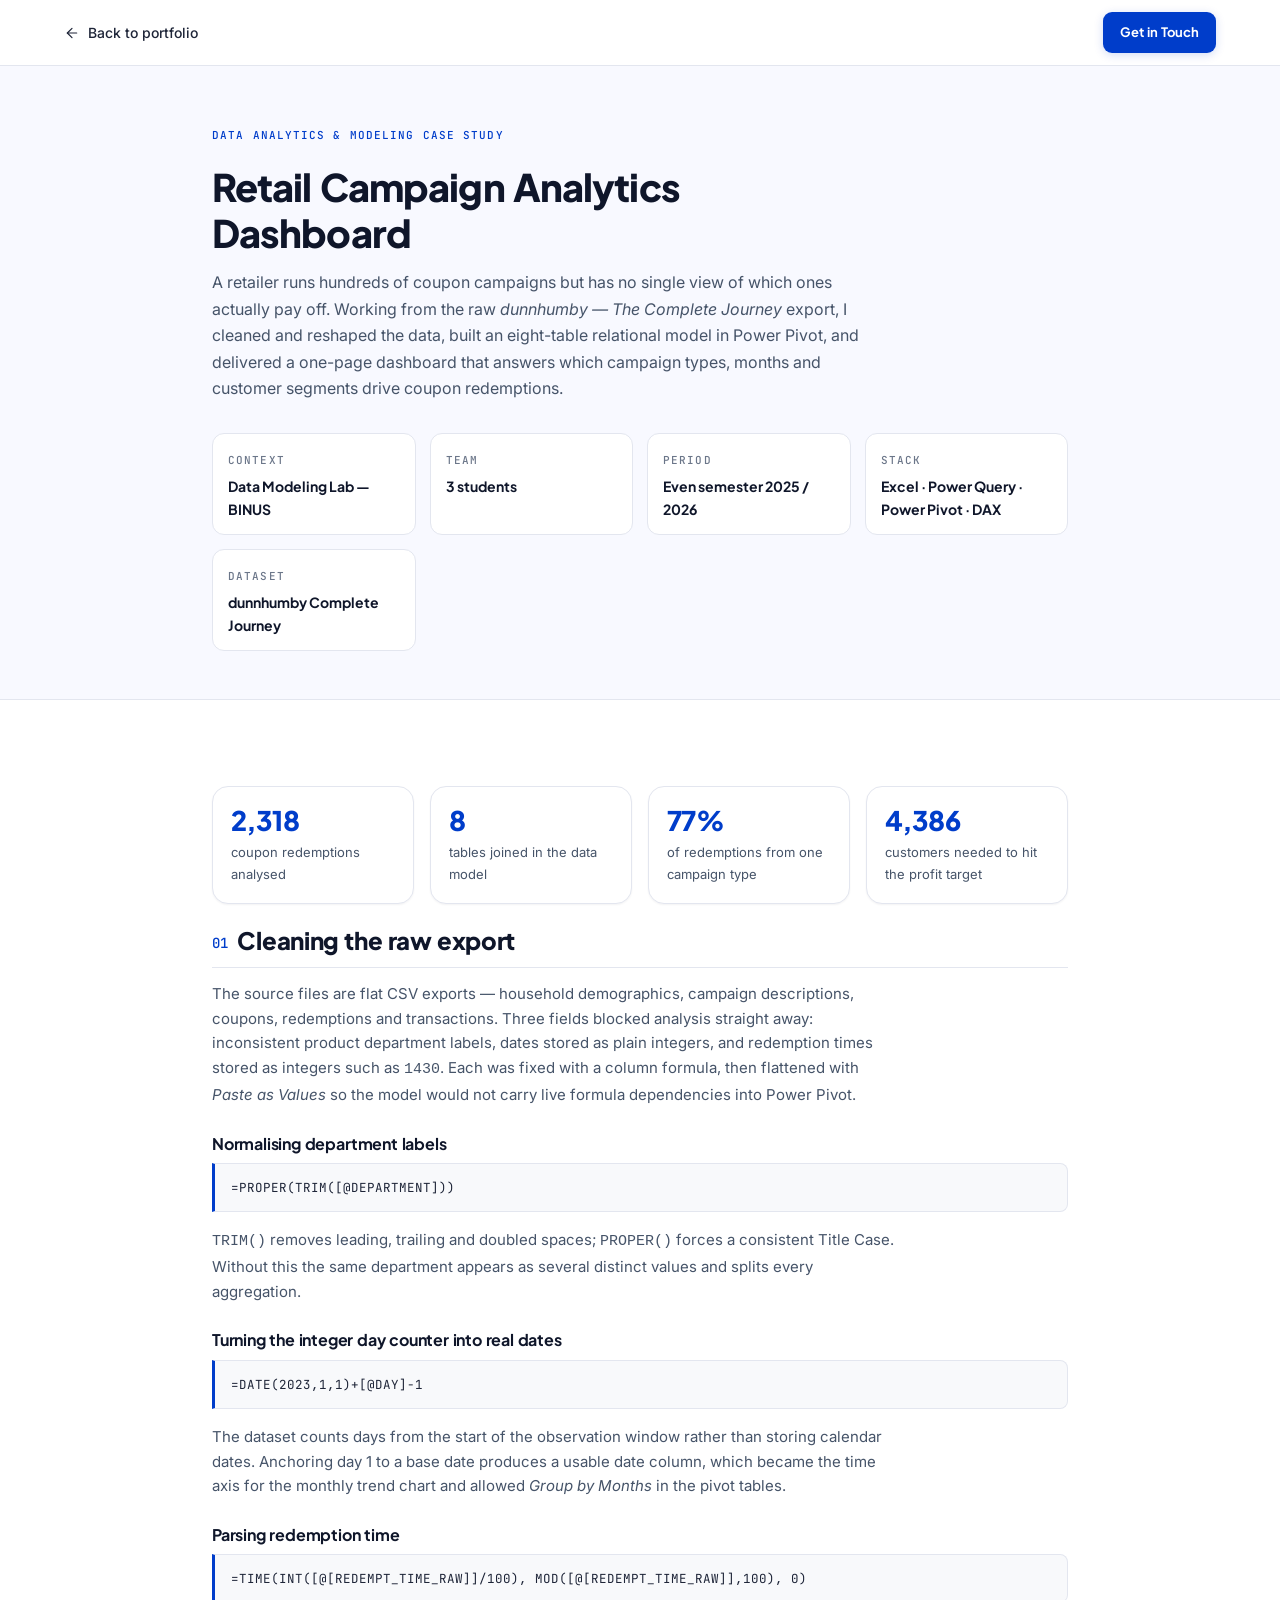
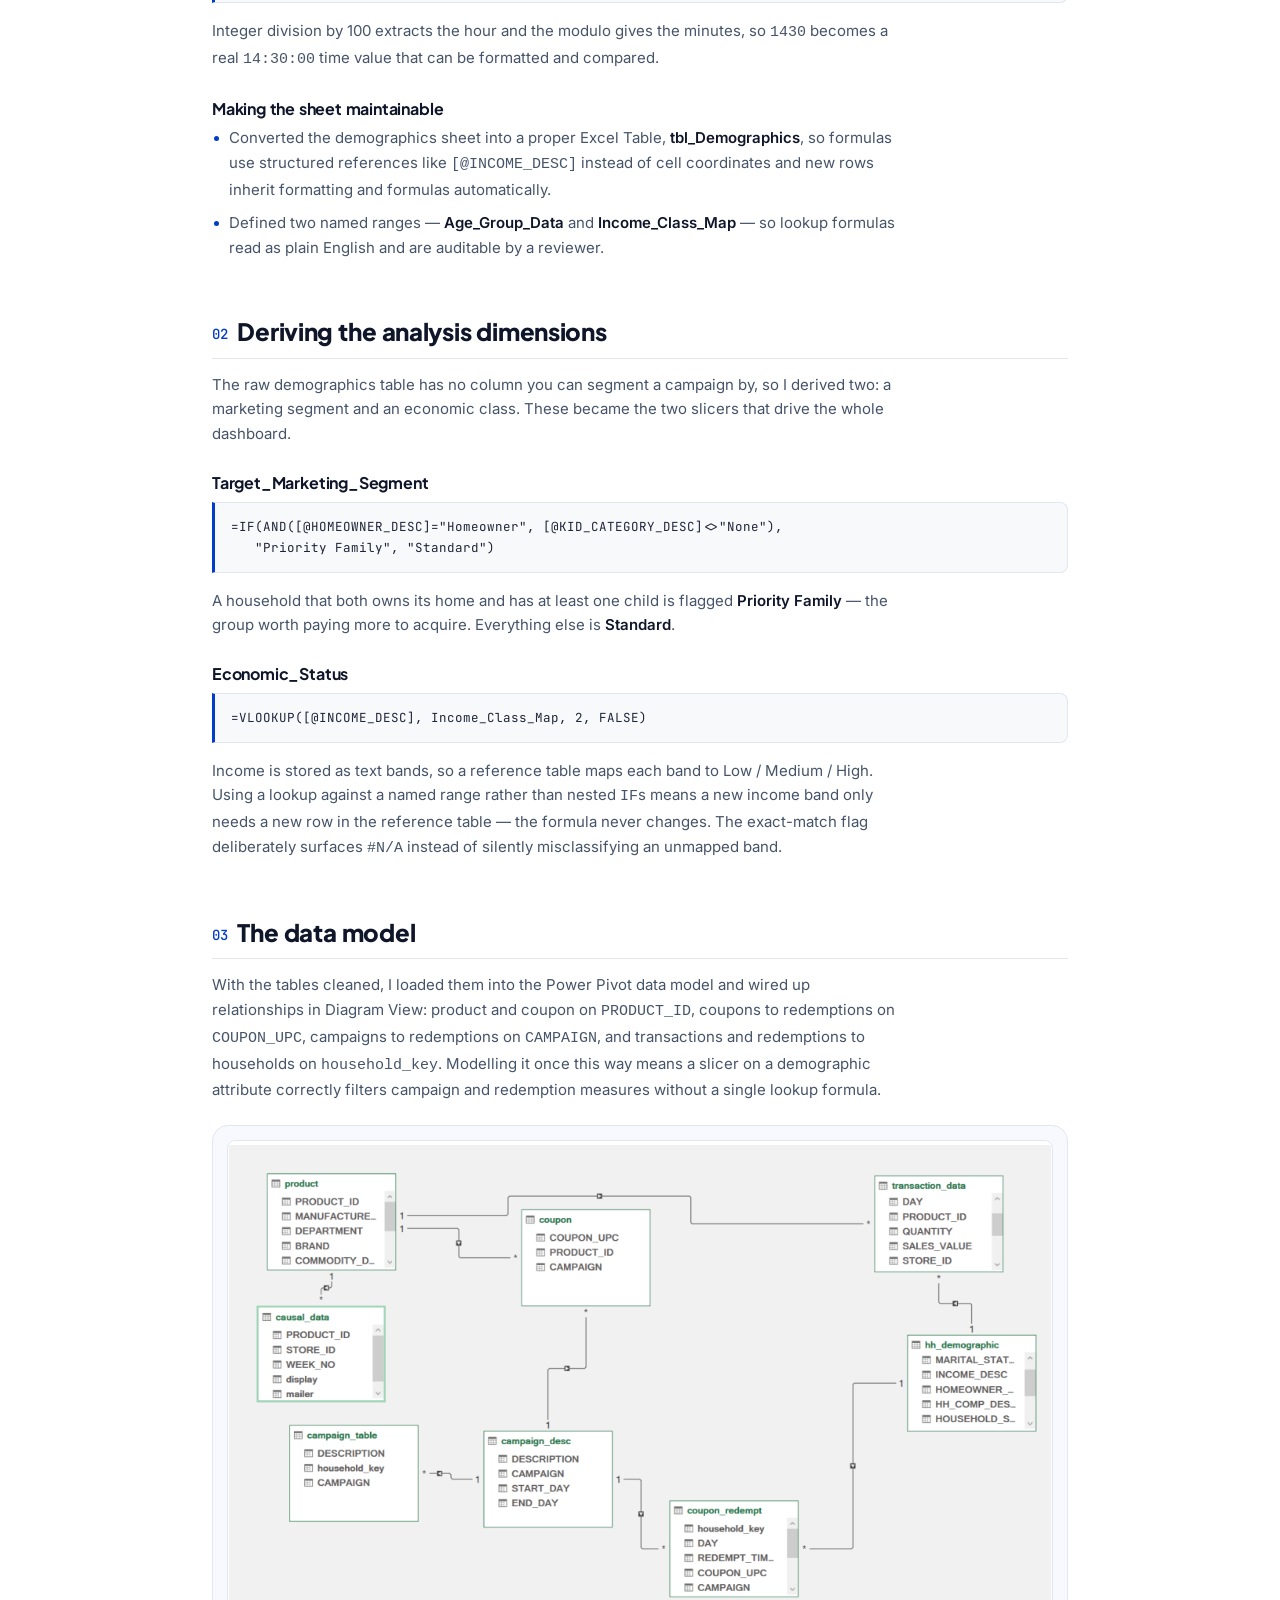
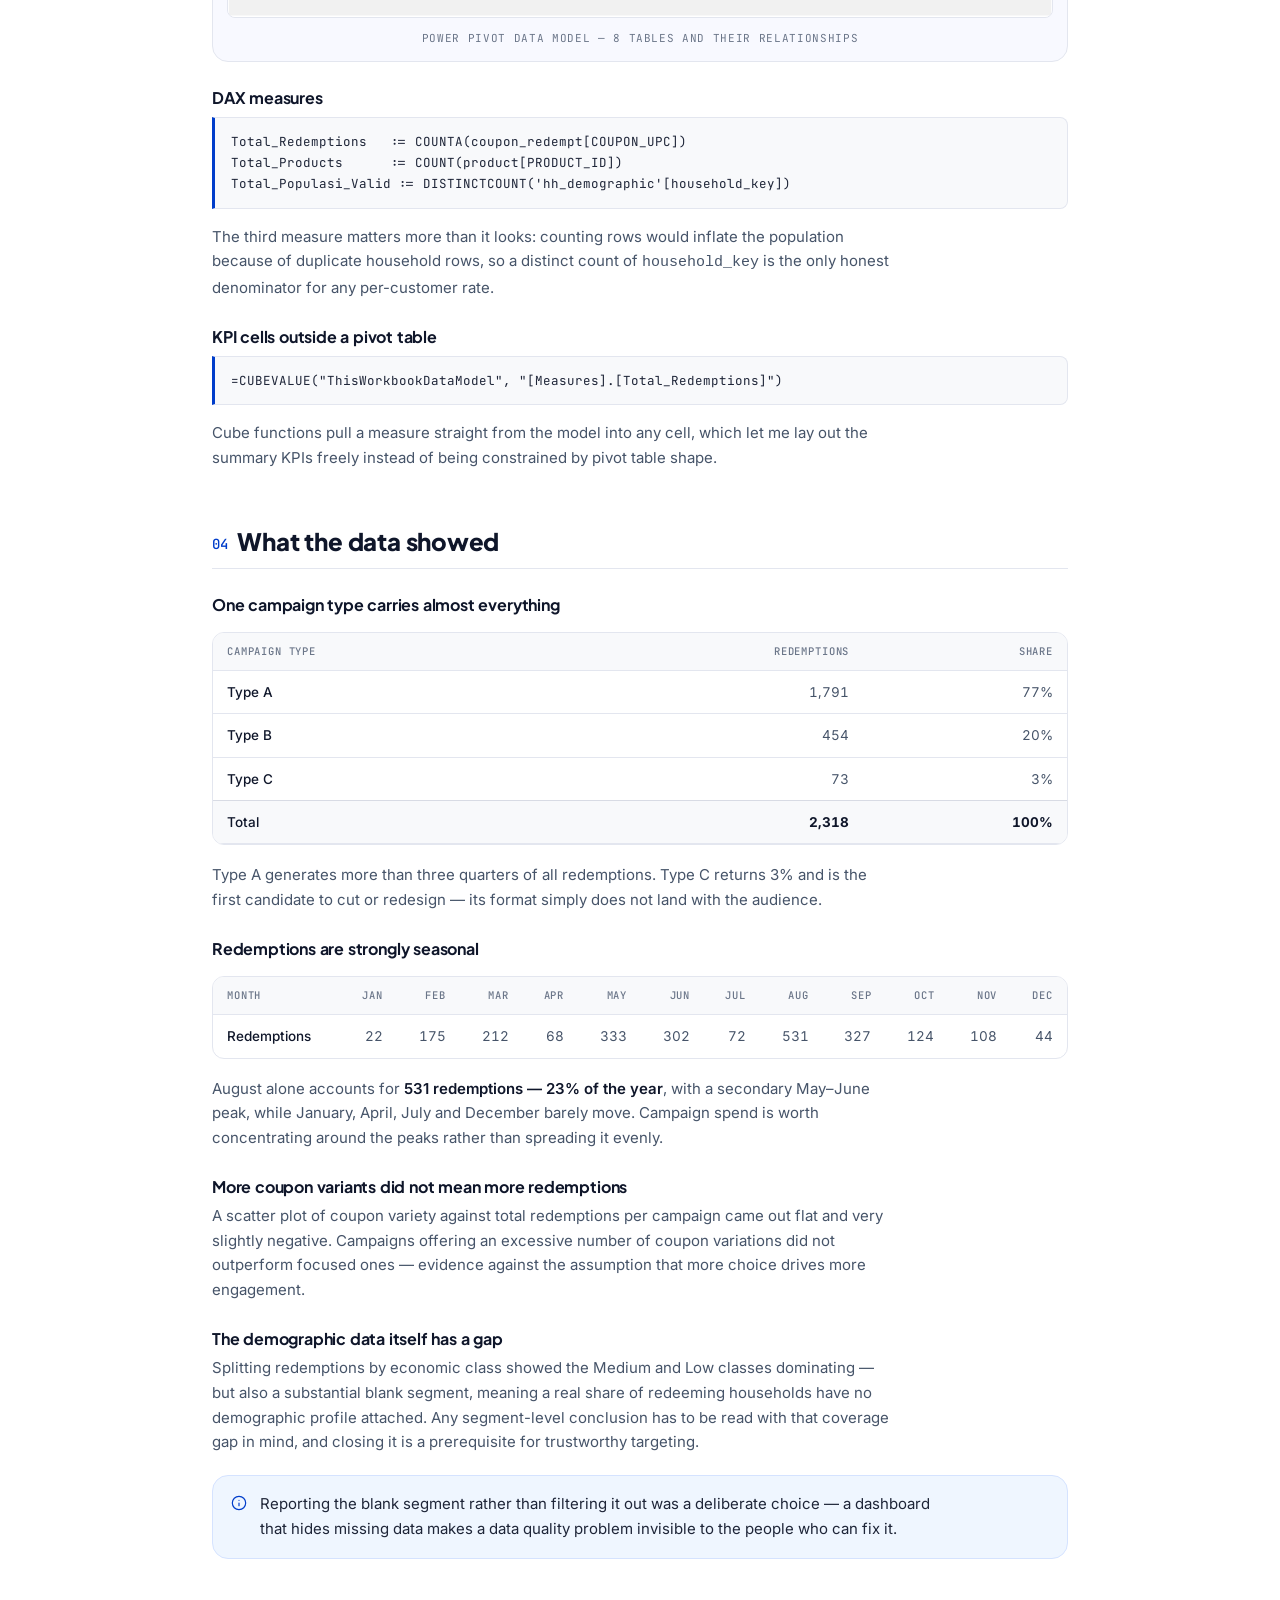
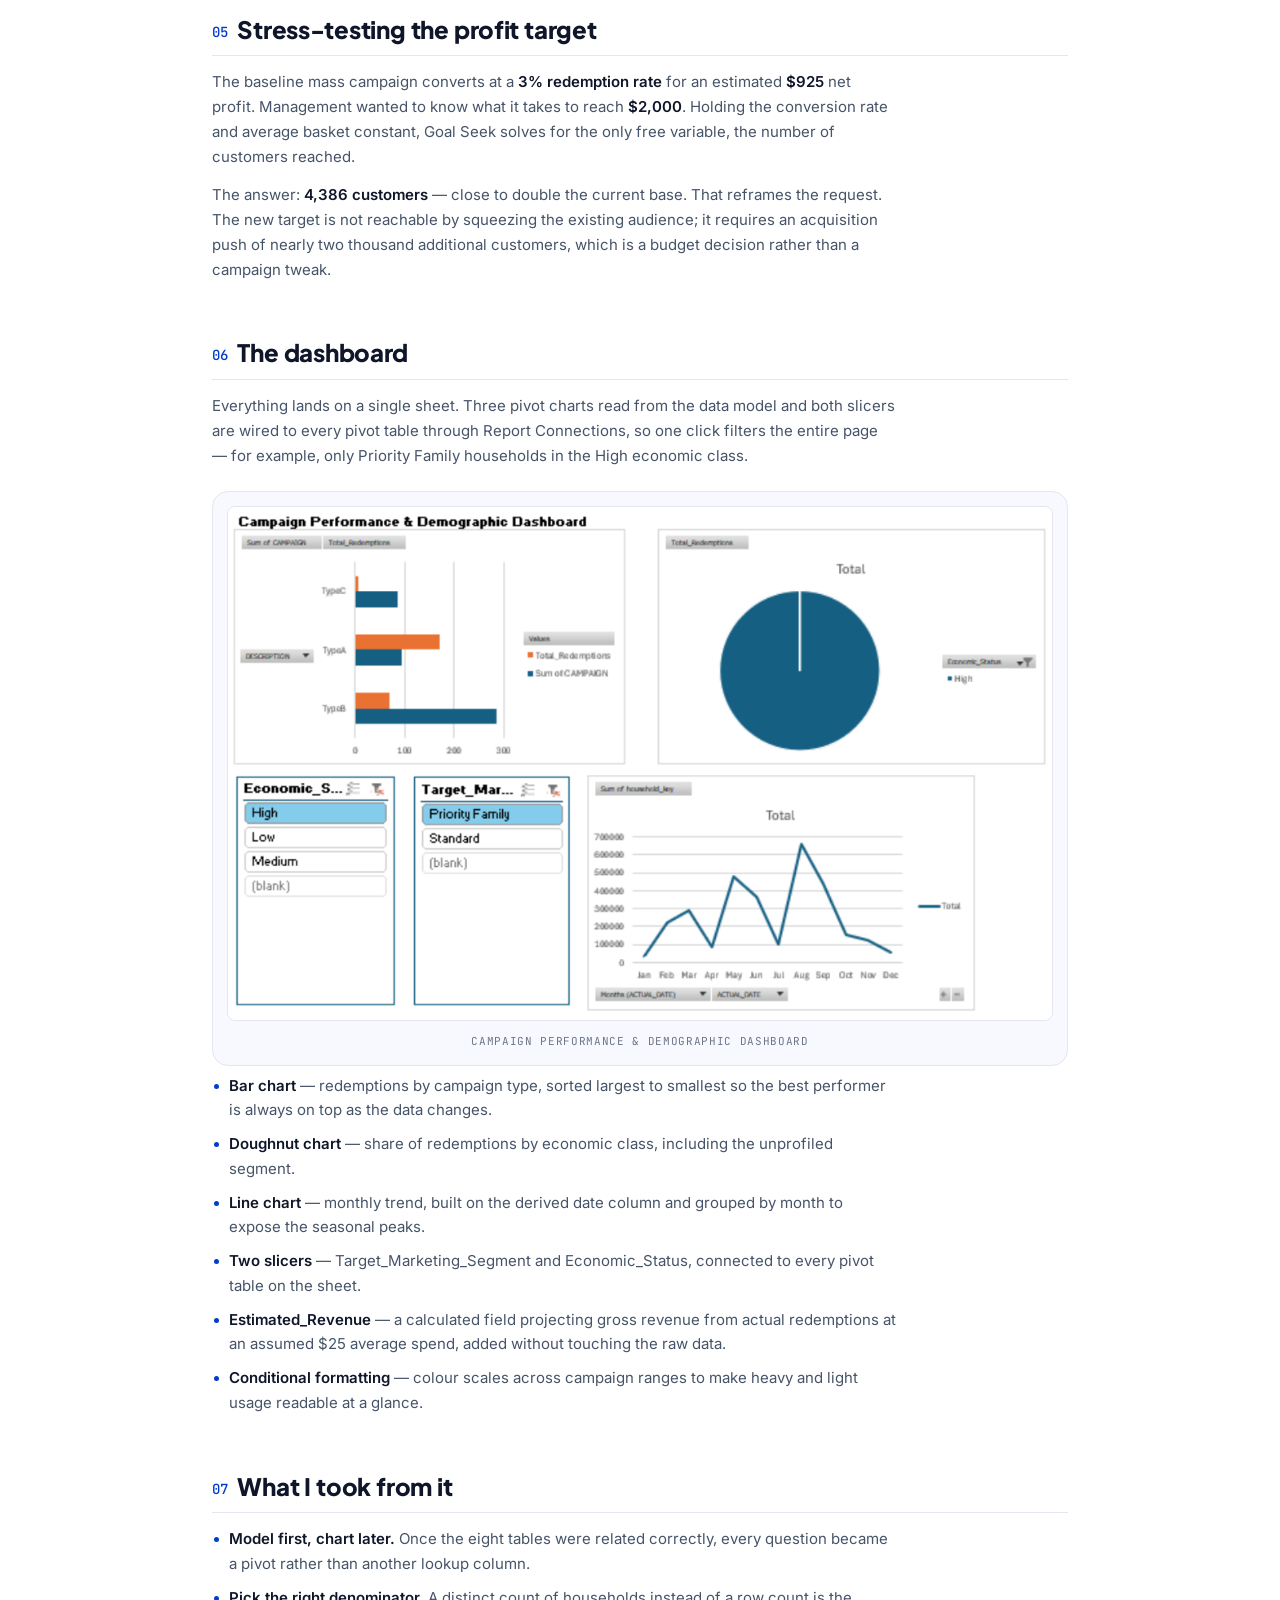
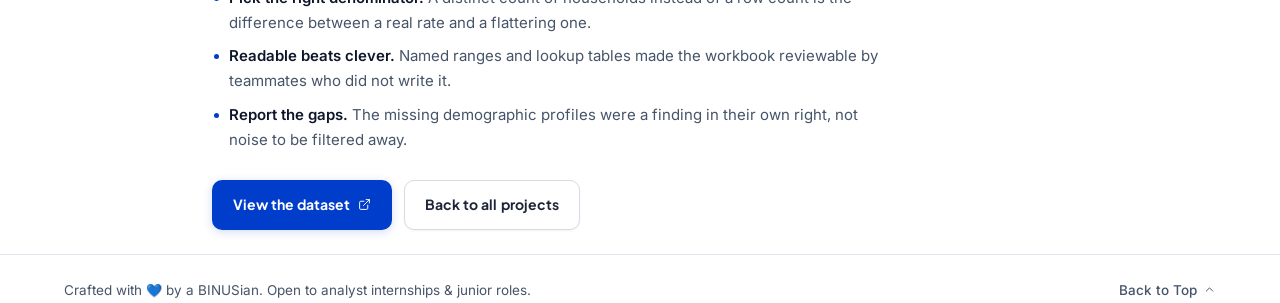
==== commit 637cd394: "copy: point the contact and footer wording at analyst roles - contact subtitle no longer offers to t" ====
--- a/projects/retail-campaign-analytics.html
+++ b/projects/retail-campaign-analytics.html
@@ -336,7 +336,7 @@
 <!-- ================= FOOTER ================= -->
 <footer class="footer">
   <div class="container footer-inner">
-    <p>Crafted with <span class="heart">💙</span> by a BINUSian. Open to internships &amp; junior roles.</p>
+    <p>Crafted with <span class="heart">💙</span> by a BINUSian. Open to analyst internships &amp; junior roles.</p>
     <a href="#" class="back-top">
       Back to Top
       <svg class="ico ico-sm" viewBox="0 0 24 24" aria-hidden="true"><path d="m18 15-6-6-6 6"/></svg>
